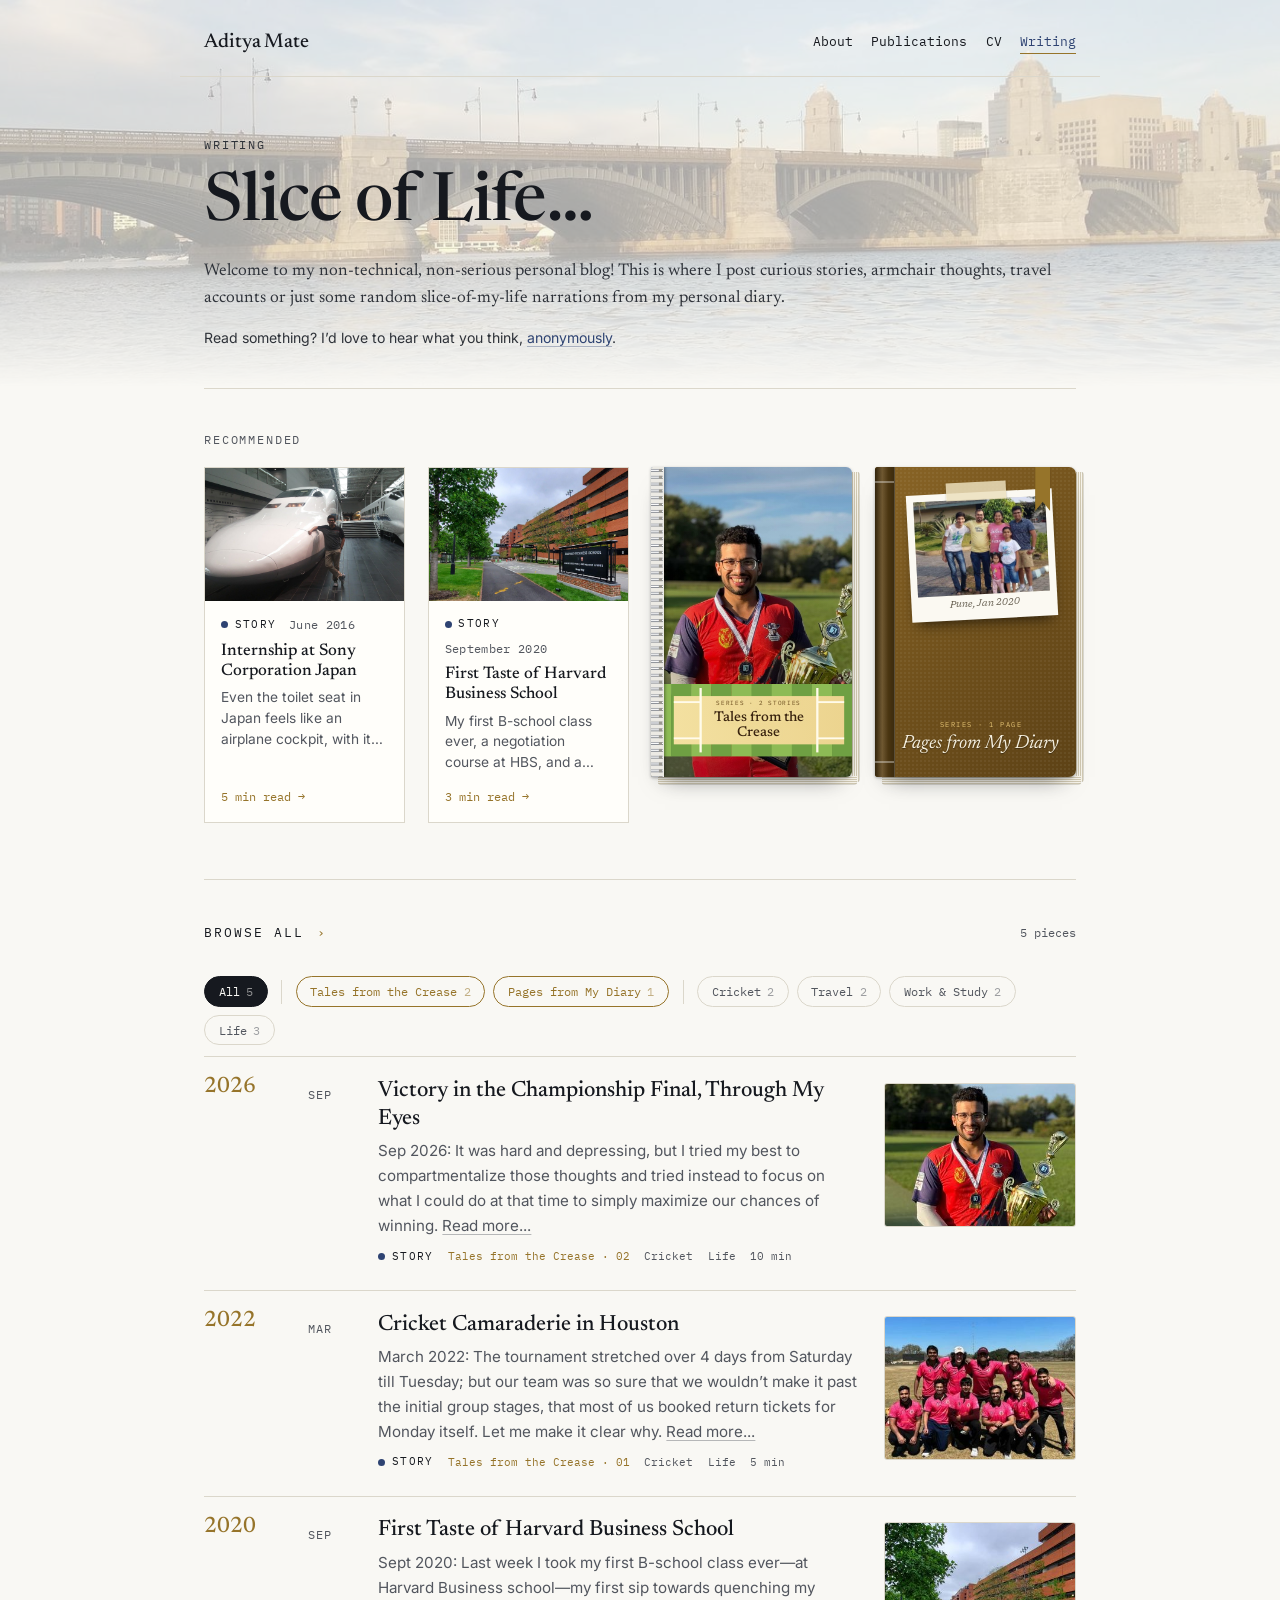
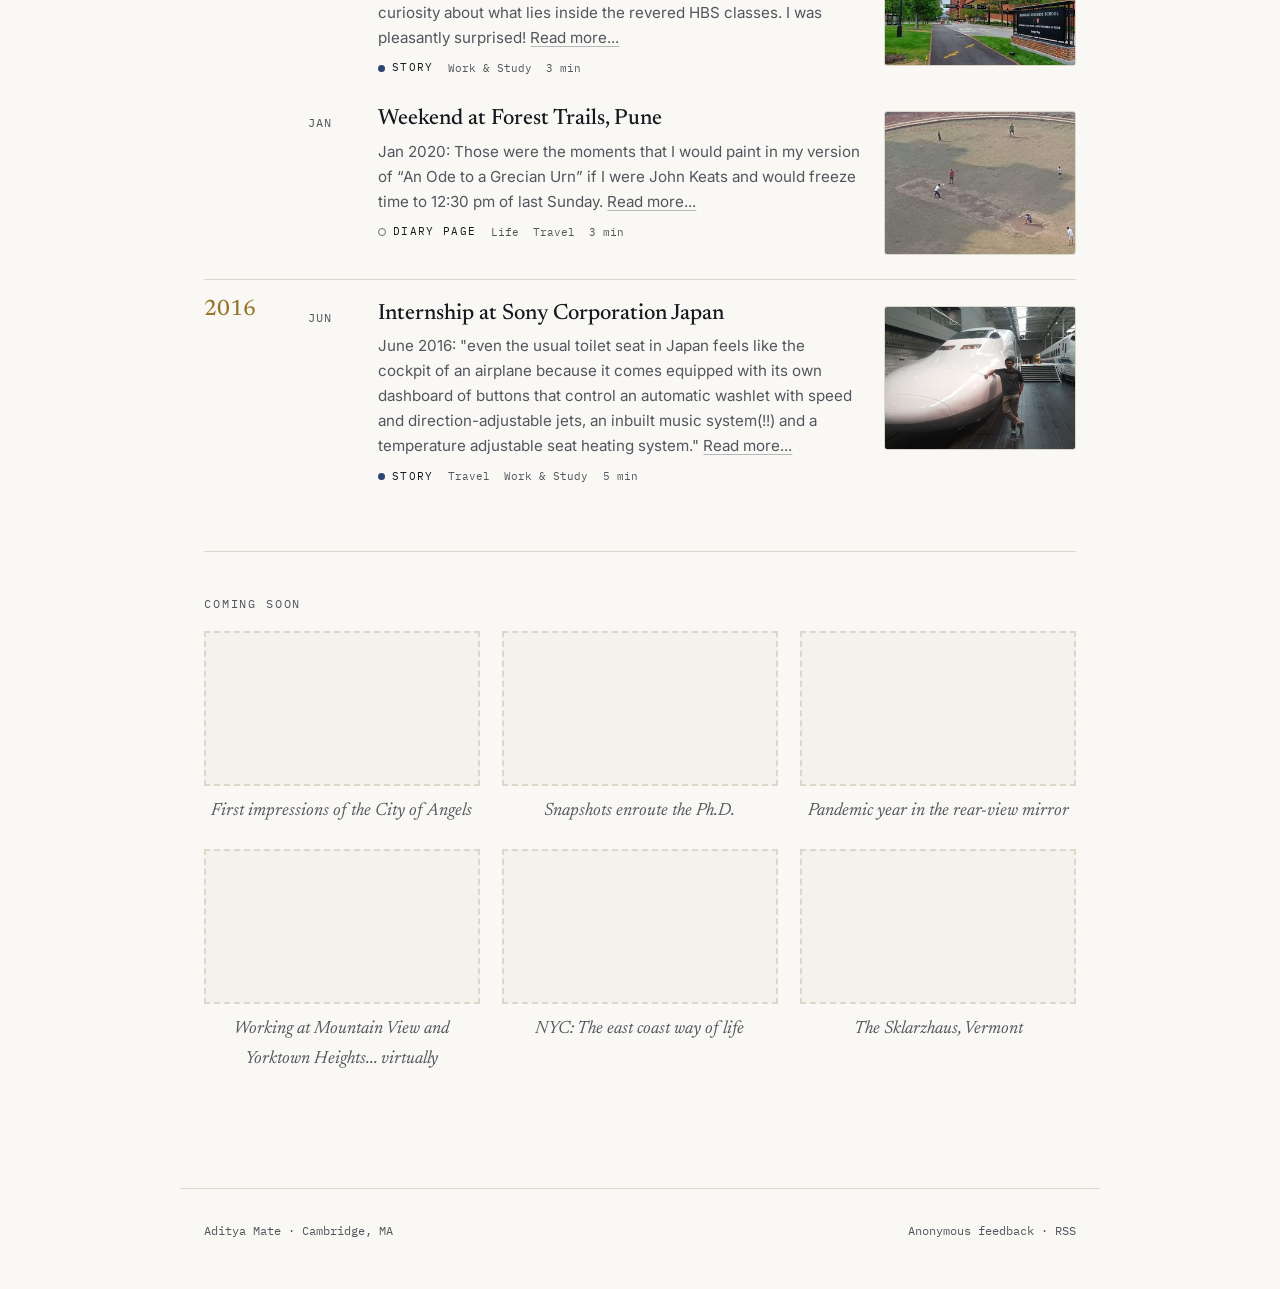
==== blog/index.html @ 9ce6d144 "Blog: NECA header title on two lines, photo more visible Co-Authored-By: Claude Sonnet 5.5 <noreply@" ====
<!DOCTYPE html>
<html lang="en">
<head>
<meta charset="UTF-8">
<meta name="viewport" content="width=device-width, initial-scale=1.0">
<title>Slice of Life · Writing by Aditya Mate</title>
<meta name="description" content="Welcome to my non-technical, non-serious personal blog! This is where I post curious stories, armchair thoughts, travel accounts or just some random slice-of-my-life narrations from my personal diary.">
<meta name="robots" content="noindex">
<link rel="canonical" href="https://adityamate.github.io/blog/">
<meta property="og:type" content="website">
<meta property="og:url" content="https://adityamate.github.io/blog/">
<meta property="og:site_name" content="Aditya Mate">
<meta property="og:title" content="Slice of Life · Writing by Aditya Mate">
<meta property="og:description" content="Welcome to my non-technical, non-serious personal blog! This is where I post curious stories, armchair thoughts, travel accounts or just some random slice-of-my-life narrations from my personal diary.">
<meta property="og:image" content="https://adityamate.github.io/blog/img/sony-japan-04.jpg">
<meta name="twitter:card" content="summary_large_image">
<link rel="alternate" type="application/rss+xml" title="Slice of Life" href="https://adityamate.github.io/blog/feed.xml">
<link rel="preconnect" href="https://fonts.googleapis.com"><link rel="preconnect" href="https://fonts.gstatic.com" crossorigin><link href="https://fonts.googleapis.com/css2?family=Newsreader:ital,opsz,wght@0,6..72,400;0,6..72,500;0,6..72,600;1,6..72,400;1,6..72,500&family=Inter:wght@400;500;600&family=IBM+Plex+Mono:wght@400;500&display=swap" rel="stylesheet">
<link rel="stylesheet" href="blog.css?v=ec8aad46">
</head>
<body>
<a class="skip" href="#content">Skip to content</a>
<header class="masthead">
  <a class="brand" href="../">Aditya Mate</a>
  <nav class="nav" aria-label="Site">
    <a href="../">About</a>
    <a href="../publications.html">Publications</a>
    <a href="../CV_AdityaMate_full.pdf">CV</a>
    <a href="" aria-current="page">Writing</a>
  </nav>
</header>
<main id="content" class="wrap">
<section class="intro">
  <p class="eyebrow">Writing</p>
  <h1>Slice of <span class="nowrap">Life<span class="dots">…</span></span></h1>
  <p class="lede">Welcome to my non-technical, non-serious personal blog! This is where I post curious stories, armchair thoughts, travel accounts or just some random slice-of-my-life narrations from my personal diary.</p>
  <p class="meta-links">Read something? I’d love to hear what you think, <a href="https://docs.google.com/forms/d/e/1FAIpQLSeq8BZfUlsnZ-JsNJCu9C_hOrYUOk3JcfokS55Jc4S9epCujA/viewform?usp=sf_link" target="_blank" rel="noopener">anonymously</a>.</p>
</section>
<section class="block pinned" aria-labelledby="pinned-h">
  <h2 class="eyebrow" id="pinned-h">Recommended</h2>
  <div class="feat-grid pinned-grid"><a class="card " href="internship-at-sony-japan/">
  <div class="card-img"><img src="img/sony-japan-04.jpg" alt="" loading="lazy" decoding="async"></div><div class="card-body">
    <p class="kicker"><span class="fmt fmt-essay">Story</span><span>June 2016</span></p>
    <h3>Internship at Sony Corporation Japan</h3>
    <p class="hook">Even the toilet seat in Japan feels like an airplane cockpit, with its own dashboard of buttons, adjustable jets, seat heating and a built-in music system.</p>
    <p class="readtime">5 min read →</p>
  </div>
</a><a class="card " href="first-taste-of-harvard-business-school/">
  <div class="card-img"><img src="img/hbs-02.jpg" alt="" loading="lazy" decoding="async"></div><div class="card-body">
    <p class="kicker"><span class="fmt fmt-essay">Story</span><span>September 2020</span></p>
    <h3>First Taste of Harvard Business School</h3>
    <p class="hook">My first B-school class ever, a negotiation course at HBS, and a pleasant surprise about what actually goes on inside those revered classrooms.</p>
    <p class="readtime">3 min read →</p>
  </div>
</a><a class="book book-pitch book-score" href="#series-crease" aria-label="Tales from the Crease, series, 2 stories so far">
  <span class="book-cover">
    <img src="img/crease-trophy.jpg" alt="" loading="lazy" decoding="async">
    <span class="pitch-plate"><svg class="pitch-sketch" viewBox="0 0 300 108" preserveAspectRatio="none" aria-hidden="true" focusable="false"><defs><linearGradient id="pitch-sand" x1="0" x2="1"><stop offset="0" stop-color="#f3e0a0"/><stop offset="1" stop-color="#ecd48f"/></linearGradient></defs><rect x="0" width="30.5" height="108" fill="#8dbb55"/><rect x="30" width="30.5" height="108" fill="#6fa043"/><rect x="60" width="30.5" height="108" fill="#8dbb55"/><rect x="90" width="30.5" height="108" fill="#6fa043"/><rect x="120" width="30.5" height="108" fill="#8dbb55"/><rect x="150" width="30.5" height="108" fill="#6fa043"/><rect x="180" width="30.5" height="108" fill="#8dbb55"/><rect x="210" width="30.5" height="108" fill="#6fa043"/><rect x="240" width="30.5" height="108" fill="#8dbb55"/><rect x="270" width="30.5" height="108" fill="#6fa043"/><rect x="34" y="18" width="254" height="72" fill="url(#pitch-sand)"/><g stroke="#fffbea" stroke-linecap="butt" fill="none"><path d="M74 6 L74 102" stroke-width="3.4"/><path d="M248 6 L248 102" stroke-width="3.4"/><path d="M34 27 L74 27" stroke-width="2.8"/><path d="M34 81 L74 81" stroke-width="2.8"/><path d="M248 27 L288 27" stroke-width="2.8"/><path d="M248 81 L288 81" stroke-width="2.8"/></g></svg><span class="pitch-text"><span class="book-kicker">Series · 2 stories</span><span class="book-title">Tales from the Crease</span></span></span>
    <span class="score-spiral" aria-hidden="true"></span>
  </span>
</a><a class="book book-snap" href="#series-diary" style="--spine:#7A5A1E" aria-label="Pages from My Diary, series, 1 page so far">
  <span class="book-cover leather">
    <span class="snap"><span class="snap-photo"><img src="img/pune-trip-02.jpg" alt="" loading="lazy" decoding="async"></span><span class="snap-cap">Pune, Jan 2020</span></span>
    <span class="tape" aria-hidden="true"></span>
    <span class="book-spine" aria-hidden="true"></span>
    <span class="book-ribbon" aria-hidden="true"></span>
    <span class="snap-title"><span class="snap-kicker">Series · 1 page</span><span class="snap-name">Pages from My Diary</span></span>
  </span>
</a></div>
</section>

<section class="block archive" aria-labelledby="all-h">
  <div class="archive-head"><h2 class="eyebrow read-all" id="all-h">Browse all <span aria-hidden="true">›</span></h2><span class="archive-count" aria-live="polite">5 pieces</span></div>
  <div class="filters" role="group" aria-label="Filter writing"><button class="chip" data-key="all" aria-pressed="true">All<span class="n">5</span></button><span class="chip-sep" aria-hidden="true"></span><button class="chip chip-series" data-key="series-crease" aria-pressed="false">Tales from the Crease<span class="n">2</span></button><button class="chip chip-series" data-key="series-diary" aria-pressed="false">Pages from My Diary<span class="n">1</span></button><span class="chip-sep" aria-hidden="true"></span><button class="chip" data-key="cricket" aria-pressed="false">Cricket<span class="n">2</span></button><button class="chip" data-key="travel" aria-pressed="false">Travel<span class="n">2</span></button><button class="chip" data-key="work-study" aria-pressed="false">Work &amp; Study<span class="n">2</span></button><button class="chip" data-key="life" aria-pressed="false">Life<span class="n">3</span></button></div>
  <div class="series-hero" data-key="series-crease" hidden>
  <a class="book book-pitch book-score" href="#series-crease" aria-label="Tales from the Crease, series, 2 stories so far">
  <span class="book-cover">
    <img src="img/crease-trophy.jpg" alt="" loading="lazy" decoding="async">
    <span class="pitch-plate"><svg class="pitch-sketch" viewBox="0 0 300 108" preserveAspectRatio="none" aria-hidden="true" focusable="false"><defs><linearGradient id="pitch-sand-h" x1="0" x2="1"><stop offset="0" stop-color="#f3e0a0"/><stop offset="1" stop-color="#ecd48f"/></linearGradient></defs><rect x="0" width="30.5" height="108" fill="#8dbb55"/><rect x="30" width="30.5" height="108" fill="#6fa043"/><rect x="60" width="30.5" height="108" fill="#8dbb55"/><rect x="90" width="30.5" height="108" fill="#6fa043"/><rect x="120" width="30.5" height="108" fill="#8dbb55"/><rect x="150" width="30.5" height="108" fill="#6fa043"/><rect x="180" width="30.5" height="108" fill="#8dbb55"/><rect x="210" width="30.5" height="108" fill="#6fa043"/><rect x="240" width="30.5" height="108" fill="#8dbb55"/><rect x="270" width="30.5" height="108" fill="#6fa043"/><rect x="34" y="18" width="254" height="72" fill="url(#pitch-sand-h)"/><g stroke="#fffbea" stroke-linecap="butt" fill="none"><path d="M74 6 L74 102" stroke-width="3.4"/><path d="M248 6 L248 102" stroke-width="3.4"/><path d="M34 27 L74 27" stroke-width="2.8"/><path d="M34 81 L74 81" stroke-width="2.8"/><path d="M248 27 L288 27" stroke-width="2.8"/><path d="M248 81 L288 81" stroke-width="2.8"/></g></svg><span class="pitch-text"><span class="book-kicker">Series · 2 stories</span><span class="book-title">Tales from the Crease</span></span></span>
    <span class="score-spiral" aria-hidden="true"></span>
  </span>
</a>
  <div class="series-hero-text">
    <p class="series-hero-eyebrow">Series · 2 stories so far</p>
    <h3>Tales from the Crease</h3>
    <p class="series-hero-blurb">Stories from matches I’ve played: the collapses, the comebacks, and the baseball player who out-batted all of us.</p>
    <p class="series-hero-more">More match stories on the way</p>
    <button class="note-clear" type="button">Show all writing ×</button>
  </div>
</div><div class="series-hero" data-key="series-diary" hidden>
  <a class="book book-snap" href="#series-diary" style="--spine:#7A5A1E" aria-label="Pages from My Diary, series, 1 page so far">
  <span class="book-cover leather">
    <span class="snap"><span class="snap-photo"><img src="img/pune-trip-02.jpg" alt="" loading="lazy" decoding="async"></span><span class="snap-cap">Pune, Jan 2020</span></span>
    <span class="tape" aria-hidden="true"></span>
    <span class="book-spine" aria-hidden="true"></span>
    <span class="book-ribbon" aria-hidden="true"></span>
    <span class="snap-title"><span class="snap-kicker">Series · 1 page</span><span class="snap-name">Pages from My Diary</span></span>
  </span>
</a>
  <div class="series-hero-text">
    <p class="series-hero-eyebrow">Series · 1 page so far</p>
    <h3>Pages from My Diary</h3>
    <p class="series-hero-blurb">Unpolished pages from my diary: the trips, reunions and ordinary days I would happily freeze in time.</p>
    <p class="series-hero-more">More pages on the way</p>
    <button class="note-clear" type="button">Show all writing ×</button>
  </div>
</div>
  <div class="year"><h3 class="year-label">2026</h3><ul class="rows"><li class="row" data-tags="essay cricket life series-crease"><a href="neca-final-paltan/">
  <span class="row-date">Sep</span>
  <span class="row-main">
    <span class="row-title">Victory in the Championship Final, Through My Eyes</span>
    <span class="row-hook"><strong>Sep 2026:</strong> It was hard and depressing, but I tried my best to compartmentalize those thoughts and tried instead to focus on what I could do at that time to simply maximize our chances of winning. <span class="read-more">Read more...</span></span>
    <span class="row-meta"><span class="fmt fmt-essay">Story</span><span class="series-tag">Tales from the Crease · 02</span><span>Cricket</span><span>Life</span><span>10 min</span></span>
  </span>
  <span class="row-thumb"><img src="img/thumbs/crease-trophy.jpg" alt="" loading="lazy" decoding="async"></span></a></li></ul></div><div class="year"><h3 class="year-label">2022</h3><ul class="rows"><li class="row" data-tags="essay cricket life series-crease"><a href="cricket-houston/">
  <span class="row-date">Mar</span>
  <span class="row-main">
    <span class="row-title">Cricket Camaraderie in Houston</span>
    <span class="row-hook"><strong>March 2022:</strong> The tournament stretched over 4 days from Saturday till Tuesday; but our team was so sure that we wouldn’t make it past the initial group stages, that most of us booked return tickets for Monday itself. Let me make it clear why. <span class="read-more">Read more...</span></span>
    <span class="row-meta"><span class="fmt fmt-essay">Story</span><span class="series-tag">Tales from the Crease · 01</span><span>Cricket</span><span>Life</span><span>5 min</span></span>
  </span>
  <span class="row-thumb"><img src="img/thumbs/cricket-houston-group.jpg" alt="" loading="lazy" decoding="async"></span></a></li></ul></div><div class="year"><h3 class="year-label">2020</h3><ul class="rows"><li class="row" data-tags="essay work-study"><a href="first-taste-of-harvard-business-school/">
  <span class="row-date">Sep</span>
  <span class="row-main">
    <span class="row-title">First Taste of Harvard Business School</span>
    <span class="row-hook"><strong>Sept 2020:</strong> Last week I took my first B-school class ever—at Harvard Business school—my first sip towards quenching my curiosity about what lies inside the revered HBS classes. I was pleasantly surprised! <span class="read-more">Read more...</span></span>
    <span class="row-meta"><span class="fmt fmt-essay">Story</span><span>Work &amp; Study</span><span>3 min</span></span>
  </span>
  <span class="row-thumb"><img src="img/thumbs/hbs-02.jpg" alt="" loading="lazy" decoding="async"></span></a></li><li class="row" data-tags="diary life travel series-diary"><a href="pune-trip/">
  <span class="row-date">Jan</span>
  <span class="row-main">
    <span class="row-title">Weekend at Forest Trails, Pune</span>
    <span class="row-hook"><strong>Jan 2020:</strong> Those were the moments that I would paint in my version of “An Ode to a Grecian Urn” if I were John Keats and would freeze time to 12:30 pm of last Sunday. <span class="read-more">Read more...</span></span>
    <span class="row-meta"><span class="fmt fmt-diary">Diary Page</span><span>Life</span><span>Travel</span><span>3 min</span></span>
  </span>
  <span class="row-thumb"><img src="img/thumbs/pune-trip-01.jpg" alt="" loading="lazy" decoding="async"></span></a></li></ul></div><div class="year"><h3 class="year-label">2016</h3><ul class="rows"><li class="row" data-tags="essay travel work-study"><a href="internship-at-sony-japan/">
  <span class="row-date">Jun</span>
  <span class="row-main">
    <span class="row-title">Internship at Sony Corporation Japan</span>
    <span class="row-hook"><strong>June 2016:</strong> "even the usual toilet seat in Japan feels like the cockpit of an airplane because it comes equipped with its own dashboard of buttons that control an automatic washlet with speed and direction-adjustable jets, an inbuilt music system(!!) and a temperature adjustable seat heating system." <span class="read-more">Read more...</span></span>
    <span class="row-meta"><span class="fmt fmt-essay">Story</span><span>Travel</span><span>Work &amp; Study</span><span>5 min</span></span>
  </span>
  <span class="row-thumb"><img src="img/thumbs/sony-japan-04.jpg" alt="" loading="lazy" decoding="async"></span></a></li></ul></div>
  <p class="empty" hidden>Nothing here yet.</p>
</section>
<section class="block" aria-labelledby="soon-h">
  <h2 class="eyebrow" id="soon-h">Coming soon</h2>
  <div class="soon-grid"><div class="soon-box"><div class="soon-art" aria-hidden="true"></div><p class="soon-title">First impressions of the City of Angels</p></div><div class="soon-box"><div class="soon-art" aria-hidden="true"></div><p class="soon-title">Snapshots enroute the Ph.D.</p></div><div class="soon-box"><div class="soon-art" aria-hidden="true"></div><p class="soon-title">Pandemic year in the rear-view mirror</p></div><div class="soon-box"><div class="soon-art" aria-hidden="true"></div><p class="soon-title">Working at Mountain View and Yorktown Heights... virtually</p></div><div class="soon-box"><div class="soon-art" aria-hidden="true"></div><p class="soon-title">NYC: The east coast way of life</p></div><div class="soon-box"><div class="soon-art" aria-hidden="true"></div><p class="soon-title">The Sklarzhaus, Vermont</p></div></div>
</section>
</main>
<footer>
  <span>Aditya Mate · Cambridge, MA</span>
  <span><a href="https://docs.google.com/forms/d/e/1FAIpQLSeq8BZfUlsnZ-JsNJCu9C_hOrYUOk3JcfokS55Jc4S9epCujA/viewform?usp=sf_link" target="_blank" rel="noopener">Anonymous feedback</a> · <a href="feed.xml">RSS</a></span>
</footer>
<script src="blog.js?v=ec8aad46" defer></script>
</body>
</html>
---- blog/blog.css ----
/* Blog styles — shares the palette and type of the main site */
:root{
  --paper:#F9F8F4; --card:#FFFEFA; --ink:#16191F; --ink-soft:#52565E; --rule:#DBD7CB;
  --indigo:#2E4372; --indigo-tint:#EDF0F6; --brass:#96742A; --brass-tint:#F3ECDC; --sage:#5E7A62;
  --serif:'Newsreader',Georgia,serif; --sans:'Inter',-apple-system,sans-serif; --mono:'IBM Plex Mono',ui-monospace,monospace;
}
*{box-sizing:border-box}
[hidden]{display:none!important}
html{-webkit-text-size-adjust:100%}
body{margin:0;background:var(--paper);color:var(--ink);font-family:var(--sans);font-size:16px;line-height:1.65;-webkit-font-smoothing:antialiased}
a{color:var(--indigo);text-decoration:none}
a:focus-visible,button:focus-visible,[role=button]:focus-visible{outline:2px solid var(--indigo);outline-offset:3px;border-radius:2px}
img{max-width:100%}
.skip{position:absolute;left:-9999px;top:0}
.skip:focus{left:1rem;top:1rem;background:var(--card);padding:.4rem .7rem;z-index:20;border:1px solid var(--rule)}

/* masthead */
.masthead{max-width:920px;margin:0 auto;padding:1.6rem 1.5rem 1.1rem;display:flex;justify-content:space-between;align-items:center;gap:1rem;flex-wrap:wrap;border-bottom:1px solid var(--rule)}
.brand{font-family:var(--serif);font-size:1.25rem;font-weight:500;color:var(--ink);letter-spacing:-.005em}
.nav{font-family:var(--mono);font-size:.8rem;display:flex;gap:1.15rem;flex-wrap:wrap}
.nav a{color:var(--ink);border-bottom:1px solid transparent;padding-bottom:1px}
.nav a:hover{color:var(--indigo);border-bottom-color:var(--indigo)}
.nav a[aria-current]{color:var(--indigo);border-bottom-color:var(--brass)}

.eyebrow{font-family:var(--mono);font-size:.72rem;text-transform:uppercase;letter-spacing:.16em;color:var(--ink-soft);font-weight:400;margin:0 0 1.1rem}
.wrap{max-width:920px;margin:0 auto;padding:0 1.5rem}
.block{padding:2.6rem 0;border-top:1px solid var(--rule)}

/* intro */
.intro{padding:3.6rem 0 2.4rem;position:relative}
/* Longfellow Bridge behind the masthead and intro, full width, fading out just above Recommended */
.intro::before{content:"";position:absolute;z-index:-1;top:-12rem;bottom:0;left:50%;width:100vw;margin-left:-50vw;background:url(bridge.jpg) center 38%/cover no-repeat;opacity:.32;pointer-events:none;-webkit-mask-image:linear-gradient(#000 72%,transparent);mask-image:linear-gradient(#000 72%,transparent)}
body{overflow-x:clip}
.intro h1.has-sub{margin-bottom:.3rem}
.intro .subtitle{font-family:var(--serif);font-style:italic;font-size:1.15rem;color:var(--ink-soft);margin:0 0 1.3rem}
.intro h1{font-family:var(--serif);font-weight:500;font-size:clamp(2.7rem,7vw,4.2rem);line-height:1.02;letter-spacing:-.015em;margin:0 0 1.1rem}
.lede{font-family:var(--serif);font-size:1.06rem;line-height:1.6;color:var(--ink-soft);margin:0 0 .9rem}
.meta-links{font-size:.88rem;color:var(--ink-soft);margin:0}
.meta-links a{border-bottom:1px solid rgba(46,67,114,.35)}
.meta-links a:hover{border-bottom-color:var(--indigo)}
.intro .lede,.intro .meta-links,.intro .eyebrow{color:#2e3239}

/* format badges */
.kicker{font-family:var(--mono);font-size:.72rem;letter-spacing:.03em;color:var(--ink-soft);margin:0;display:flex;align-items:center;gap:.35rem .8rem;flex-wrap:wrap}
.fmt{display:inline-flex;align-items:center;gap:.42rem;text-transform:uppercase;letter-spacing:.12em;font-size:.68rem;color:var(--ink)}
.fmt::before{content:'';width:7px;height:7px;border-radius:50%;background:var(--indigo);flex:none}
.fmt-note::before{background:var(--brass)}
.fmt-diary::before{background:transparent;border:1.5px solid var(--sage);width:6px;height:6px}

/* cards */
.feat-grid{display:grid;grid-template-columns:repeat(3,1fr);gap:1.9rem}
.card{display:flex;flex-direction:column;background:var(--card);border:1px solid var(--rule);color:var(--ink);overflow:hidden;transition:border-color .2s,transform .2s,box-shadow .2s}
.card:hover{border-color:var(--indigo);transform:translateY(-2px);box-shadow:0 14px 28px -20px rgba(22,25,31,.5)}
.card-img{aspect-ratio:16/10;overflow:hidden;background:var(--indigo-tint)}
.card-img img{width:100%;height:100%;object-fit:cover;display:block;transition:transform .6s ease}
.card:hover .card-img img{transform:scale(1.035)}
.card-body{padding:.9rem 1rem 1rem;display:flex;flex-direction:column;gap:.4rem;flex:1}
.card h3{font-family:var(--serif);font-weight:500;font-size:1.15rem;line-height:1.2;margin:0}
.card .hook{margin:0;color:var(--ink-soft);font-size:.86rem;line-height:1.5;display:-webkit-box;-webkit-line-clamp:3;-webkit-box-orient:vertical;overflow:hidden}
.card .readtime{margin:auto 0 0;padding-top:.5rem;font-family:var(--mono);font-size:.72rem;color:var(--brass)}
.card .card-img{aspect-ratio:3/2}

/* series */
.series-list{list-style:none;margin:0;padding:0;border-top:1px solid rgba(46,67,114,.18)}
.series-list li{border-bottom:1px solid rgba(46,67,114,.18)}
.series-list a{display:grid;grid-template-columns:2.3rem 1fr auto;gap:.6rem;padding:.75rem 0;color:var(--ink);align-items:baseline}
.series-list a:hover .t{color:var(--indigo)}
.series-list .num{font-family:var(--mono);color:var(--brass);font-size:.8rem}
.series-list .t{font-family:var(--serif);font-size:1.12rem;line-height:1.3;transition:color .15s}
.series-list .d,.series-list .you{font-family:var(--mono);font-size:.7rem;color:var(--ink-soft);white-space:nowrap}
.series-list .here .t{font-weight:600}
.series-list .you{color:var(--brass)}
.series-list .upcoming{padding:.75rem 0 .75rem 2.9rem;font-family:var(--mono);font-size:.72rem;color:var(--ink-soft);border-bottom:0}

/* archive */
.archive-head{display:flex;justify-content:space-between;align-items:baseline;gap:1rem}
.archive-count{font-family:var(--mono);font-size:.72rem;color:var(--ink-soft)}
.filters{display:flex;flex-wrap:wrap;gap:.5rem;margin:0 0 .7rem}
.chip{font-family:var(--mono);font-size:.75rem;padding:.42rem .85rem;border:1px solid var(--rule);background:transparent;color:var(--ink-soft);border-radius:999px;cursor:pointer;transition:background .15s,color .15s,border-color .15s}
.chip:hover{border-color:var(--indigo);color:var(--indigo)}
.chip[aria-pressed=true]{background:var(--ink);border-color:var(--ink);color:var(--paper)}
.chip .n{opacity:.55;margin-left:.4rem}
.chip-sep{width:1px;background:var(--rule);margin:.2rem .35rem}
.year{display:grid;grid-template-columns:5.5rem 1fr;gap:1rem;border-top:1px solid var(--rule);padding-top:1rem}
.year-label{font-family:var(--serif);font-size:1.4rem;font-weight:500;color:var(--brass);margin:0;line-height:1.3}
.rows{list-style:none;margin:0;padding:0}
.row a{display:grid;grid-template-columns:3rem 1fr 12rem;gap:.75rem 1.4rem;padding:.3rem 0 1.5rem;color:var(--ink)}
.row.no-thumb a{grid-template-columns:3rem 1fr}
.row-thumb{display:block;margin-top:.3rem;align-self:start;aspect-ratio:4/3;overflow:hidden;border-radius:3px;border:1px solid var(--rule);background:var(--indigo-tint)}
.row-thumb img{display:block;width:100%;height:100%;object-fit:cover}
.row-thumb{position:relative;z-index:1;transition:transform .3s ease,box-shadow .3s ease}
@media (hover:hover){
  .row a:hover .row-thumb{transform:scale(1.75);transform-origin:top right;z-index:5;box-shadow:0 20px 38px -14px rgba(22,25,31,.55)}
}
.row-date{font-family:var(--mono);font-size:.72rem;color:var(--ink-soft);padding-top:.45rem;text-transform:uppercase;letter-spacing:.08em}
.row-title{display:block;font-family:var(--serif);font-size:1.38rem;font-weight:500;line-height:1.25;transition:color .15s}
.row a:hover .row-title{color:var(--indigo)}
.row-hook strong{color:inherit;font-weight:inherit}
.row-hook .read-more{color:inherit;text-decoration:underline;text-decoration-color:rgba(82,86,94,.4);text-underline-offset:3px;white-space:nowrap}
.row a:hover .read-more{color:var(--indigo);text-decoration-color:var(--indigo)}
.row-hook{display:block;color:var(--ink-soft);font-size:.95rem;margin:.3rem 0 .55rem;max-width:62ch}
.row-meta{display:flex;flex-wrap:wrap;align-items:center;gap:.3rem .9rem;font-family:var(--mono);font-size:.7rem;color:var(--ink-soft)}
.row-meta .series-tag{color:var(--brass)}
.empty{font-family:var(--serif);font-style:italic;color:var(--ink-soft)}

/* post */
.post{max-width:680px;margin:0 auto;padding:0 1.5rem}
.back{display:inline-block;margin-top:2.2rem;font-family:var(--mono);font-size:.78rem;color:var(--ink-soft)}
.back:hover{color:var(--indigo)}
.post-head{padding:2.2rem 0 2.2rem;border-bottom:1px solid var(--rule);margin-bottom:2.6rem}
.post-head h1{font-family:var(--serif);font-weight:500;font-size:clamp(2.3rem,6vw,3.4rem);line-height:1.06;letter-spacing:-.015em;margin:1rem 0 1rem}
.dek{font-family:var(--serif);font-style:italic;font-size:1.32rem;line-height:1.5;color:var(--ink-soft);margin:0}
/* optional faded photo behind a post's title (front matter: header_image) */
html,body{overflow-x:clip}
.post-hero{position:relative;isolation:isolate;padding-top:2.2rem;margin-bottom:2.6rem}
.post-hero-bg{position:absolute;z-index:-1;top:0;bottom:0;left:50%;width:100vw;transform:translateX(-50%);background-position:center 32%;background-size:cover;background-repeat:no-repeat}
.post-hero-bg::after{content:'';position:absolute;inset:0;background:linear-gradient(to bottom,rgba(249,248,244,.5) 0%,rgba(249,248,244,.58) 60%,rgba(249,248,244,.9) 88%,var(--paper) 100%)}
.post-hero .back{margin-top:0;color:var(--ink)}
.post-hero .post-head{border-bottom:0;margin-bottom:0;padding-bottom:3rem}
.post-hero .post-head h1{font-size:clamp(2rem,5.3vw,2.9rem);text-wrap:balance}
.post-hero .post-head{text-shadow:0 0 14px rgba(249,248,244,.95),0 0 4px rgba(249,248,244,.9),0 0 2px rgba(249,248,244,.8)}
.post-hero .dek{color:#3b3f47}
.series-pill{display:inline-block;margin-top:1.4rem;font-family:var(--mono);font-size:.72rem;padding:.38rem .8rem;background:var(--brass-tint);color:var(--brass);border-radius:999px}
.series-pill:hover{background:var(--brass);color:var(--card)}

.prose{font-family:var(--serif);font-size:1.24rem;line-height:1.72;color:#1d2027}
.prose p{margin:0 0 1.4rem}
.prose a{border-bottom:1px solid rgba(46,67,114,.35)}
.prose h2{font-family:var(--serif);font-weight:500;font-size:1.7rem;line-height:1.2;margin:3rem 0 1.1rem;color:var(--ink)}
.prose h2::before{content:'';display:block;width:2.2rem;height:2px;background:var(--brass);margin-bottom:1rem}
.prose blockquote{margin:2.2rem 0;padding:.3rem 0 .3rem 1.4rem;border-left:3px solid var(--brass);font-size:1.45rem;line-height:1.45}
.prose blockquote p{margin:0}
.prose.essay > p:first-child:not(.match-line):not(.dateline)::first-letter,.prose.essay > p.match-line + p::first-letter{float:left;font-size:3.7em;line-height:.82;padding:.07em .09em 0 0;color:var(--brass);font-weight:500}
.prose .dateline{font-family:var(--serif);font-size:1.12rem;line-height:1.45;margin:0 0 2.2rem;padding:.75rem 0;border-top:2px solid var(--ink);border-bottom:1px solid var(--rule)}
.prose .dateline strong{font-weight:600;letter-spacing:.09em;text-transform:uppercase;font-size:.92em}
.prose .dateline .vs{display:block;font-style:italic;color:var(--ink-soft)}
.prose blockquote .quote-by{font-style:normal}
.prose .match-line{font-family:var(--mono);font-size:.78rem;letter-spacing:.04em;color:var(--ink-soft);margin:0 0 1.4rem}
.prose figure{margin:2.4rem 0}
.prose figure.video video{display:block;width:100%;height:auto;max-height:78vh;background:#000;border-radius:2px}
.prose figure img{display:block;max-width:100%;height:auto;max-height:78vh;margin:0 auto;cursor:zoom-in;background:var(--indigo-tint)}
.prose figcaption{font-family:var(--mono);font-size:.74rem;line-height:1.55;color:var(--ink-soft);margin-top:.75rem;text-align:center}
.prose figcaption em{font-style:normal}
.gallery{display:grid;gap:.8rem;width:min(940px,calc(100vw - 3rem));position:relative;left:50%;transform:translateX(-50%);margin:2.6rem 0;align-items:start}
.gallery.g2{grid-template-columns:1fr 1fr}
.gallery.g3{grid-template-columns:repeat(3,1fr)}
.gallery figure{margin:0}
.prose .gallery img{width:100%;height:320px;max-height:none;object-fit:cover}

.series-box{margin:3.2rem 0 0;background:var(--indigo-tint);border-left:3px solid var(--brass);padding:1.5rem 1.7rem}
.series-box h2{font-family:var(--serif);font-weight:500;font-size:1.45rem;margin:0 0 1rem}
.series-box .eyebrow{margin-bottom:.5rem}
.post-feedback{font-family:var(--serif);font-style:italic;color:var(--ink-soft);font-size:1.08rem;margin:3rem 0 0;text-align:center}
.post-feedback a{border-bottom:1px solid rgba(46,67,114,.35)}
.keep{margin:3rem 0 0;padding-top:2.2rem;border-top:1px solid var(--rule)}
.keep-grid{display:grid;grid-template-columns:1fr 1fr;gap:1rem}

footer{max-width:920px;margin:4.5rem auto 0;padding:2rem 1.5rem 3rem;border-top:1px solid var(--rule);font-family:var(--mono);font-size:.75rem;color:var(--ink-soft);display:flex;justify-content:space-between;gap:1rem;flex-wrap:wrap}
footer a{color:var(--ink-soft)}
footer a:hover{color:var(--indigo)}

/* lightbox */
.lightbox{position:fixed;inset:0;background:rgba(18,20,26,.94);display:flex;flex-direction:column;align-items:center;justify-content:center;padding:2.5rem 1.25rem;z-index:50}
.lightbox img{max-width:100%;max-height:82vh;object-fit:contain}
.lb-cap{color:#d9d6cd;font-family:var(--mono);font-size:.78rem;margin:.9rem 0 0;text-align:center;max-width:60ch}
.lb-close{position:absolute;top:.8rem;right:1rem;background:none;border:0;color:#fff;font-size:2.2rem;line-height:1;cursor:pointer;padding:.3rem .6rem}

@media (max-width:760px){
  .masthead{padding:1.2rem 1.25rem .9rem}
  .wrap,.post{padding:0 1.25rem}
  .intro{padding:2.6rem 0 2.2rem}
  .lede{font-size:1rem}
  .feat-grid{grid-template-columns:1fr;gap:.75rem}
  .feat-grid .card{flex-direction:row}
  .feat-grid .card-img{flex:0 0 34%;aspect-ratio:auto}
  .feat-grid .card-body{padding:.75rem .9rem}
  .feat-grid .card h3{font-size:1.05rem}
  .feat-grid .card .hook{-webkit-line-clamp:2}
    .year{grid-template-columns:1fr;gap:.2rem}
  .row a,.row.no-thumb a{grid-template-columns:2.6rem 1fr}
  .row-thumb{grid-column:2;max-width:15rem;margin:.2rem 0 0;align-self:start;aspect-ratio:3/2}
  .prose{font-size:1.13rem}
  .gallery{width:calc(100vw - 2.5rem)}
  .gallery.g3{grid-template-columns:1fr 1fr}
  .gallery.g3 figure:last-child{grid-column:1 / -1}
  .prose .gallery img{height:210px}
  .keep-grid{grid-template-columns:1fr}
  .chip-sep{display:none}
}
@media (prefers-reduced-motion:reduce){*{transition:none!important}}

/* a wide horizontal bar with a deep stack of paper layers behind it */
.note-clear{margin-left:.5rem;padding:0;border:0;background:none;font-family:var(--mono);font-size:.72rem;color:var(--indigo);text-decoration:underline;cursor:pointer}

/* coming soon boxes */
.soon-grid{display:grid;grid-template-columns:repeat(auto-fill,minmax(240px,1fr));gap:1.4rem}
.soon-art{aspect-ratio:16/9;border:2px dashed var(--rule);background:rgba(219,215,203,.2)}
.soon-title{margin:.7rem 0 0;text-align:center;font-family:var(--serif);font-style:italic;font-size:1.12rem;color:var(--ink-soft)}

/* the menu: a Featured | All | topics row, then a prominent row for the series */
.archive-head{margin-bottom:1rem}
.panel{margin-top:1.8rem}
.series-row{margin:.9rem 0 0}
.chip-label{align-self:center;min-width:3.6rem;font-family:var(--mono);font-size:.68rem;letter-spacing:.14em;text-transform:uppercase;color:var(--ink-soft)}
.chip-series{font-size:.84rem;padding:.55rem 1.15rem;color:var(--brass);border-color:var(--brass)}
.chip-series:hover{color:var(--brass);background:var(--brass-tint)}
.chip-series[aria-pressed=true]{background:var(--brass);border-color:var(--brass);color:var(--card)}
@media (max-width:760px){.chip-label{min-width:0;width:100%}}

/* series as little diaries: cover photo, spine, page edges, title plate, ribbon */
.series-grid{display:grid;grid-template-columns:repeat(3,1fr);gap:2.6rem 1.9rem;margin-top:2.4rem;padding:0 .6rem .9rem 0}
.book{position:relative;display:block;aspect-ratio:270/383;transform-origin:left center;transition:transform .35s ease,filter .35s ease;color:var(--ink)}
.book:hover{transform:perspective(1100px) rotateY(-8deg) translateY(-3px);filter:drop-shadow(0 16px 14px rgba(22,25,31,.22))}
/* page edges peeking out on the right and along the bottom */
.book::before,.book::after{content:"";position:absolute;background:#f6f2e8}
.book::before{top:5px;bottom:-5px;right:-8px;width:9px;border-radius:0 3px 3px 0;background:repeating-linear-gradient(90deg,#f8f5ec 0 1px,#d2cab3 1px 2px);box-shadow:inset -1px 0 0 rgba(22,25,31,.12)}
.book::after{left:7px;right:-5px;bottom:-8px;height:9px;border-radius:0 0 3px 3px;background:repeating-linear-gradient(0deg,#f8f5ec 0 1px,#d2cab3 1px 2px);box-shadow:inset 0 -1px 0 rgba(22,25,31,.12)}
.book-cover{position:absolute;inset:0;z-index:1;overflow:hidden;border-radius:3px 7px 7px 3px;background:var(--spine);box-shadow:0 1px 3px rgba(22,25,31,.35),0 14px 22px -14px rgba(22,25,31,.6)}
.book-cover img{position:absolute;inset:0;width:100%;height:100%;object-fit:cover;object-position:center 35%}
.book-cover::before{content:"";position:absolute;inset:0;z-index:1;background:linear-gradient(180deg,rgba(10,10,10,.14),rgba(10,10,10,0) 30%,rgba(10,10,10,.3) 100%)}
.book-spine{position:absolute;z-index:2;left:0;top:0;bottom:0;width:20px;background:linear-gradient(90deg,rgba(0,0,0,.4),rgba(255,255,255,.14) 35%,rgba(0,0,0,.16) 70%,rgba(0,0,0,.32)),var(--spine);border-right:1px solid rgba(255,255,255,.18)}
.book-spine::before,.book-spine::after{content:"";position:absolute;left:0;right:0;height:2px;background:rgba(255,255,255,.35)}
.book-spine::before{top:14px}.book-spine::after{bottom:14px}
.book-ribbon{position:absolute;z-index:3;top:-2px;right:26px;width:15px;height:46px;background:var(--brass);clip-path:polygon(0 0,100% 0,100% 100%,50% 80%,0 100%);box-shadow:0 2px 4px rgba(0,0,0,.4)}
.book-label{position:absolute;z-index:3;left:34px;right:18px;bottom:26px;padding:.85rem .9rem .95rem;text-align:center;background:rgba(251,248,239,.96);box-shadow:inset 0 0 0 3px rgba(251,248,239,.96),inset 0 0 0 4px rgba(150,116,42,.6),0 6px 14px -6px rgba(0,0,0,.5)}
.book-kicker{display:flex;align-items:center;justify-content:center;gap:.4rem;font-family:var(--mono);font-size:.62rem;letter-spacing:.14em;text-transform:uppercase;color:var(--brass)}
.pages-icon{flex:none}
.book-title{display:block;margin-top:.35rem;font-family:var(--serif);font-weight:500;font-size:1.32rem;line-height:1.15;color:var(--ink)}
@media (max-width:760px){
  .series-grid{grid-template-columns:repeat(2,1fr);gap:2rem 1.6rem;padding:0 .6rem .9rem 0}
  .book-spine{width:14px}
  .book-ribbon{right:16px;width:11px;height:34px}
  .book-label{left:24px;right:10px;bottom:16px;padding:.55rem .5rem .65rem}
  .book-kicker{font-size:.54rem;letter-spacing:.08em;white-space:nowrap}
  .book-kicker .pages-icon{display:none}
  .book-title{font-size:1rem}
}

/* snapshot-style cover: leather with a taped snapshot (sizes in cqw so it scales with the book) */
.book-snap{container-type:inline-size}
.leather{background:radial-gradient(rgba(255,255,255,.05) 1px,transparent 1.2px) 0 0/4px 4px,linear-gradient(135deg,#8a6526 0%,#6e4f1b 55%,#5d4216 100%)}
.leather::before{display:none}
.leather .book-spine{background:linear-gradient(90deg,rgba(0,0,0,.45),rgba(255,255,255,.12) 38%,rgba(0,0,0,.18) 70%,rgba(0,0,0,.34)),#5b4115}
.snap{position:absolute;z-index:2;left:17cqw;top:12.6cqw;width:72.6cqw;transform:rotate(-3deg);background:#fbf9f2;padding:3.3cqw 3.3cqw 12.6cqw;box-shadow:0 8px 14px -6px rgba(0,0,0,.65)}
.snap-photo{display:block;position:relative;height:47.4cqw;background:#d9d2c0}
.snap-photo img{position:absolute;inset:0;width:100%;height:100%;object-fit:cover;object-position:center 25%}
.snap-cap{position:absolute;left:0;right:0;bottom:3cqw;text-align:center;font-family:var(--serif);font-style:italic;font-size:4.8cqw;color:#6b6456}
.tape{position:absolute;z-index:3;left:35.5cqw;top:7.4cqw;width:29.6cqw;height:8.9cqw;transform:rotate(-3deg);background:rgba(236,224,190,.84);box-shadow:0 1px 2px rgba(0,0,0,.25)}
.snap-title{position:absolute;z-index:3;left:12.6cqw;right:7.4cqw;bottom:11cqw;text-align:center}
.snap-kicker{display:block;font-family:var(--mono);font-size:3.7cqw;letter-spacing:.2em;text-transform:uppercase;color:#e3c274;white-space:nowrap}
.snap-name{display:block;margin-top:1.7cqw;font-family:var(--serif);font-style:italic;font-weight:400;font-size:9.6cqw;line-height:1.1;color:#f5efde;text-shadow:0 1px 1px rgba(0,0,0,.4)}

/* cricket book: a full-width band of striped grass with the pitch on it; the title sits on the pitch */
.book-pitch{container-type:inline-size}
.pitch-plate{position:absolute;z-index:1;left:0;right:0;bottom:10cqw;aspect-ratio:300/108}
.pitch-sketch{position:absolute;inset:0;width:100%;height:100%}
.pitch-text{position:absolute;left:26%;right:19%;top:0;bottom:0;display:flex;flex-direction:column;align-items:center;justify-content:center;text-align:center;text-shadow:0 0 7px rgba(243,224,160,.95),0 0 3px rgba(243,224,160,.9)}
.pitch-text .book-kicker{font-size:3cqw;letter-spacing:.12em;white-space:nowrap;color:#6b4c1c}
.pitch-text .book-title{margin-top:.8cqw;font-size:7cqw;line-height:1.1;color:#3a240f}

/* single-page layout: pinned cards, series shelf, then the full list with its own filters */
.series-shelf .series-grid{margin-top:1.1rem}
.chip-series{font-size:.75rem;padding:.42rem .85rem}

/* one pinned row: series (notepad / book) + pinned stories, four across, all the same height */
.pinned-grid{grid-template-columns:repeat(4,1fr);gap:1.4rem;align-items:stretch;padding-bottom:.9rem}
.pinned-grid .book{aspect-ratio:auto;align-self:start;height:87%;min-height:0}
.pinned-grid .card h3{font-size:1.05rem}
@media (max-width:760px){
  .pinned-grid{grid-template-columns:1fr 1fr;gap:1.6rem 1.4rem}
  .pinned-grid .card{grid-column:1/-1}
  .pinned-grid .book{aspect-ratio:270/335;height:auto;min-height:0}
}
.read-all{font-size:.8rem;color:var(--ink)}
.read-all span{color:var(--brass);margin-left:.15rem}

/* chosen series: its thumbnail with a plain description beside it, then the filtered list below */
.series-hero{display:flex;align-items:center;gap:2.2rem;margin:.2rem 0 2.4rem;padding-right:1.4rem}
.series-hero[hidden]{display:none}
.series-hero .book{flex:0 0 12.5rem;width:12.5rem;aspect-ratio:270/335;align-self:flex-start}
.series-hero-text{flex:1;min-width:0}
.series-hero-eyebrow{margin:0;font-family:var(--mono);font-size:.7rem;letter-spacing:.14em;text-transform:uppercase;color:var(--brass)}
.series-hero-text h3{margin:.4rem 0 .6rem;font-family:var(--serif);font-weight:500;font-size:1.7rem;line-height:1.15}
.series-hero-blurb{margin:0 0 .5rem;color:var(--ink-soft);max-width:44ch}
.series-hero-more{margin:0 0 .9rem;font-family:var(--mono);font-size:.74rem;color:var(--brass)}
@media (max-width:760px){
  .series-hero{flex-direction:column;align-items:flex-start;gap:1.4rem;padding-right:.8rem}
  .series-hero .book{flex:none;width:11rem}
}

/* the diary book is a little shorter than its neighbours */
@media (max-width:760px){
  }

/* cricket book as a notepad: spiral binding down the left edge */
.book-score .book-cover{border-radius:2px 6px 6px 2px}
.book-score .book-cover img{inset:auto 0 auto 0;top:-9%;height:112%}
.score-spiral{position:absolute;z-index:3;left:0;top:0;bottom:0;width:6.5cqw;background-color:#eceae4;
  background-image:
    radial-gradient(circle at 72% 50%,#9a9890 0 .8cqw,transparent .95cqw),
    linear-gradient(180deg,transparent 0 .9cqw,#a6a9af .9cqw 1.35cqw,#ffffff 1.35cqw 1.8cqw,#8a8e95 1.8cqw 2.25cqw,transparent 2.25cqw);
  background-size:100% 3.4cqw,90% 3.4cqw;background-repeat:repeat-y;background-position:0 0,0 0;
  box-shadow:1px 0 3px rgba(0,0,0,.4)}

/* title dots */
.nowrap{white-space:nowrap}
.dots{margin-left:.03em}

/* list markers: the series' mini cover and a star hang to the left of the title */
.row-main{position:relative}
.row-marks{position:absolute;right:100%;top:.28rem;margin-right:.6rem;display:flex;flex-direction:column;align-items:center;gap:.45rem}
.mark{display:block;line-height:0}
.mark .mini-icon{display:block}
.mark-star{color:var(--brass)}
.mark-star-svg{display:block}
@media (max-width:760px){
  .row-marks{margin-right:.35rem}
  .mark .mini-icon{width:15px;height:21px}
  .mark-star-svg{width:12px;height:12px}
}
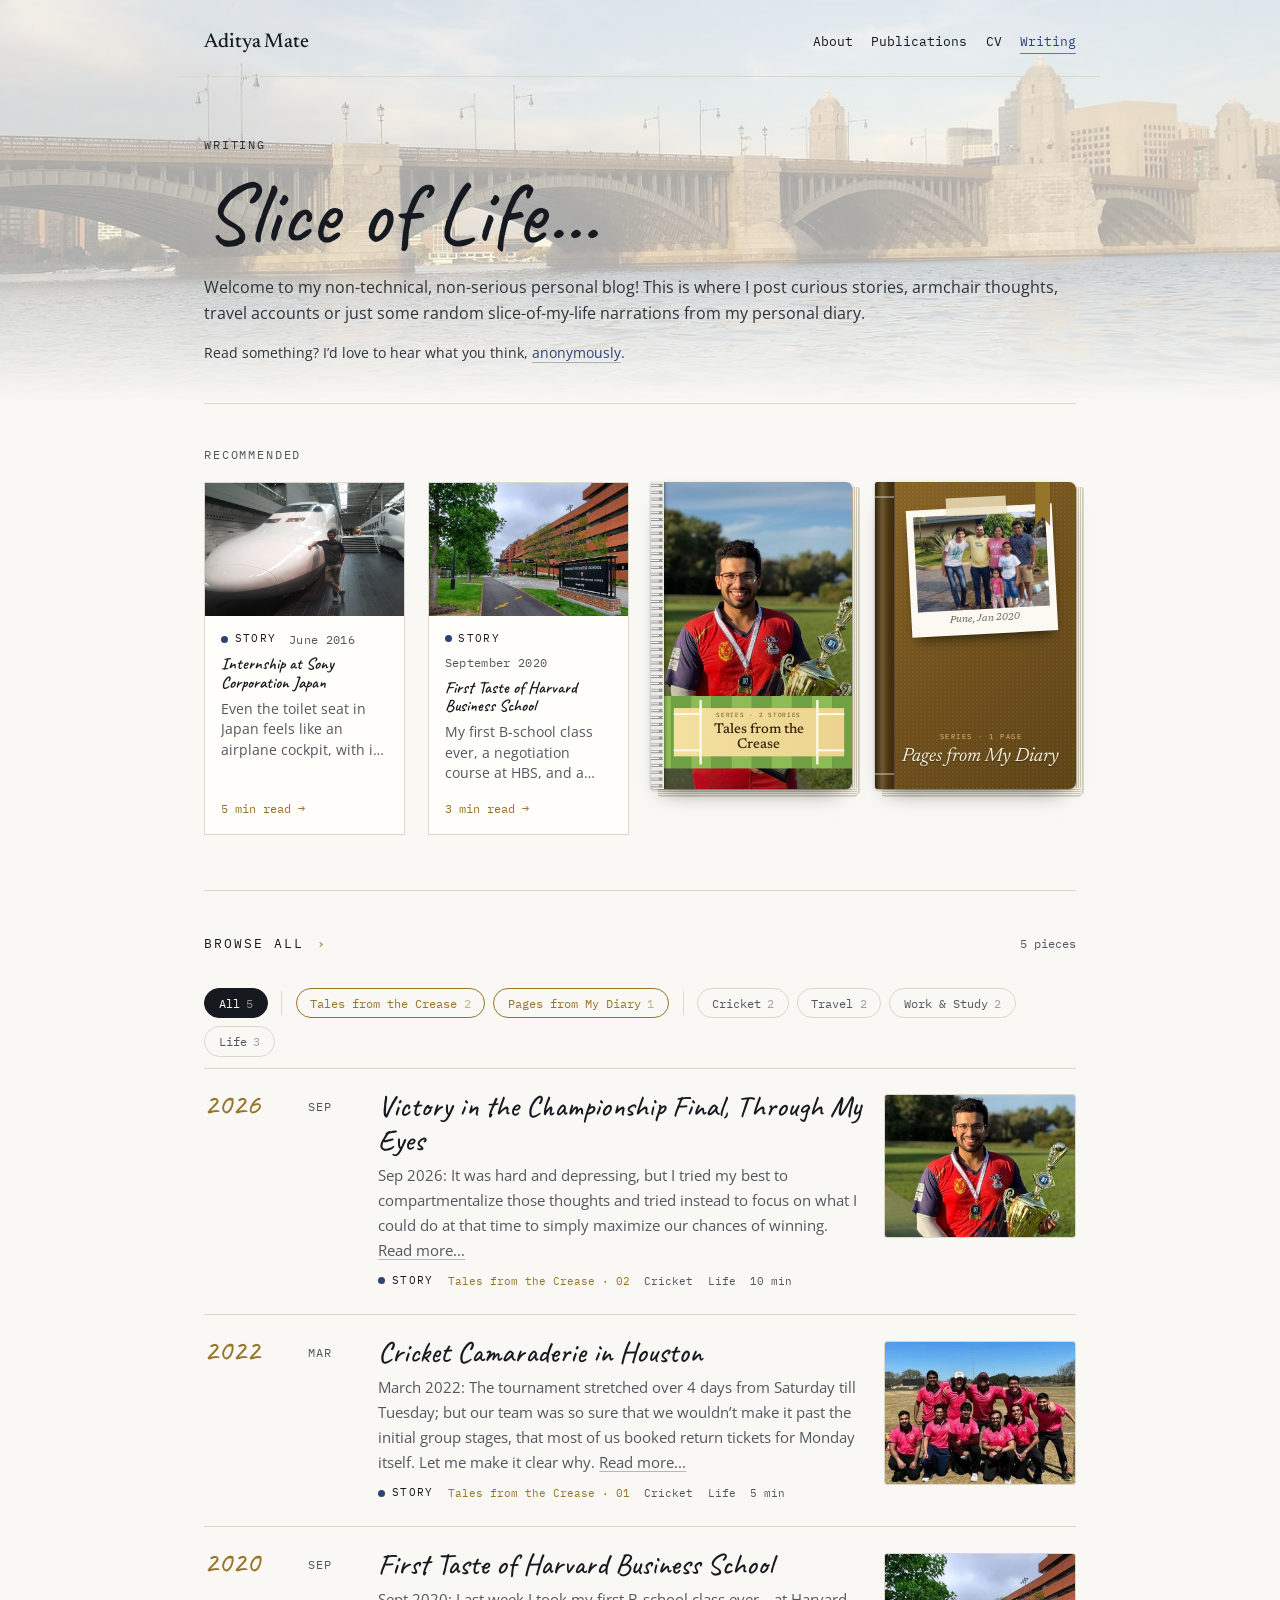
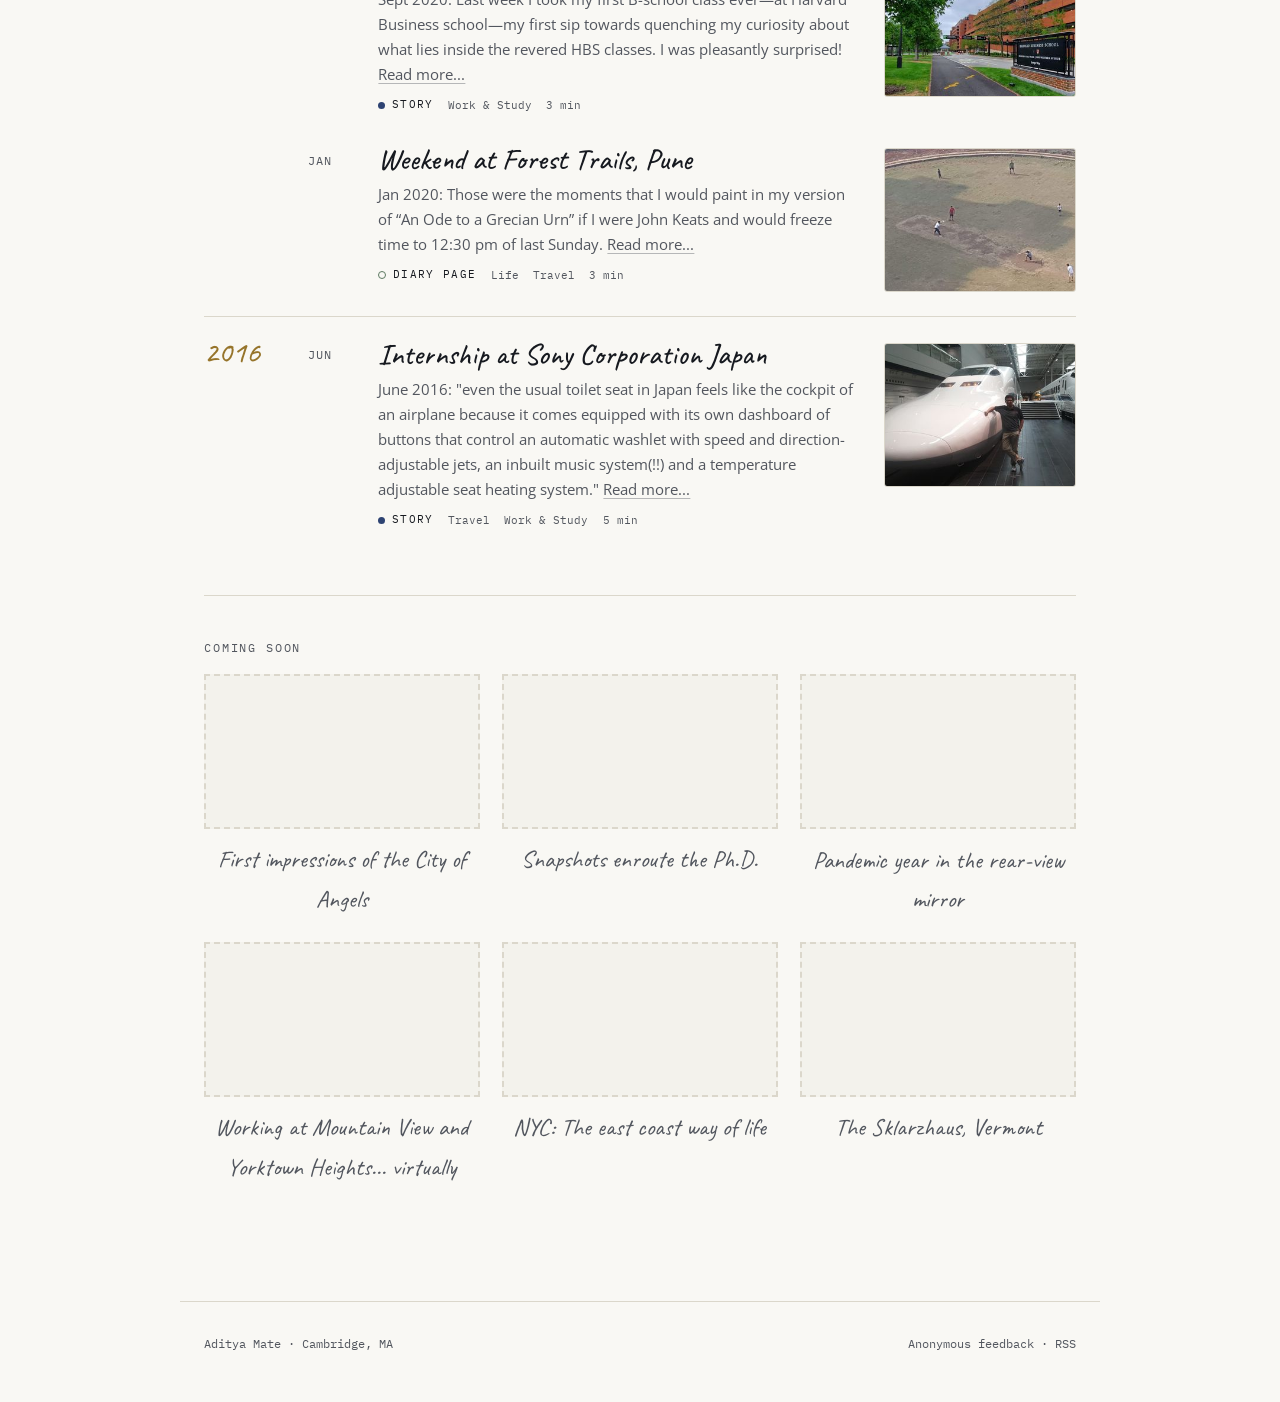
==== commit 3b81f950: "Blog: photo-banner post headers and old-site type (Caveat titles, Open Sans text, Montserrat dates) " ====
--- a/blog/index.html
+++ b/blog/index.html
@@ -15,8 +15,8 @@
 <meta property="og:image" content="https://adityamate.github.io/blog/img/sony-japan-04.jpg">
 <meta name="twitter:card" content="summary_large_image">
 <link rel="alternate" type="application/rss+xml" title="Slice of Life" href="https://adityamate.github.io/blog/feed.xml">
-<link rel="preconnect" href="https://fonts.googleapis.com"><link rel="preconnect" href="https://fonts.gstatic.com" crossorigin><link href="https://fonts.googleapis.com/css2?family=Newsreader:ital,opsz,wght@0,6..72,400;0,6..72,500;0,6..72,600;1,6..72,400;1,6..72,500&family=Inter:wght@400;500;600&family=IBM+Plex+Mono:wght@400;500&display=swap" rel="stylesheet">
-<link rel="stylesheet" href="blog.css?v=ec8aad46">
+<link rel="preconnect" href="https://fonts.googleapis.com"><link rel="preconnect" href="https://fonts.gstatic.com" crossorigin><link href="https://fonts.googleapis.com/css2?family=Newsreader:ital,opsz,wght@0,6..72,400;0,6..72,500;0,6..72,600;1,6..72,400;1,6..72,500&family=Inter:wght@400;500;600&family=IBM+Plex+Mono:wght@400;500&family=Caveat:wght@400;500;600&family=Open+Sans:ital,wght@0,400;0,600;1,400&family=Montserrat:wght@400;500&display=swap" rel="stylesheet">
+<link rel="stylesheet" href="blog.css?v=f78b02b5">
 </head>
 <body>
 <a class="skip" href="#content">Skip to content</a>
@@ -152,6 +152,6 @@
   <span>Aditya Mate · Cambridge, MA</span>
   <span><a href="https://docs.google.com/forms/d/e/1FAIpQLSeq8BZfUlsnZ-JsNJCu9C_hOrYUOk3JcfokS55Jc4S9epCujA/viewform?usp=sf_link" target="_blank" rel="noopener">Anonymous feedback</a> · <a href="feed.xml">RSS</a></span>
 </footer>
-<script src="blog.js?v=ec8aad46" defer></script>
+<script src="blog.js?v=f78b02b5" defer></script>
 </body>
 </html>
--- a/blog/blog.css
+++ b/blog/blog.css
@@ -2,12 +2,12 @@
 :root{
   --paper:#F9F8F4; --card:#FFFEFA; --ink:#16191F; --ink-soft:#52565E; --rule:#DBD7CB;
   --indigo:#2E4372; --indigo-tint:#EDF0F6; --brass:#96742A; --brass-tint:#F3ECDC; --sage:#5E7A62;
-  --serif:'Newsreader',Georgia,serif; --sans:'Inter',-apple-system,sans-serif; --mono:'IBM Plex Mono',ui-monospace,monospace;
+  --serif:'Newsreader',Georgia,serif; --display:'Caveat','Segoe Script',cursive; --text:'Open Sans',-apple-system,'Segoe UI',sans-serif; --date:'Montserrat','Open Sans',sans-serif; --sans:'Inter',-apple-system,sans-serif; --mono:'IBM Plex Mono',ui-monospace,monospace;
 }
 *{box-sizing:border-box}
 [hidden]{display:none!important}
 html{-webkit-text-size-adjust:100%}
-body{margin:0;background:var(--paper);color:var(--ink);font-family:var(--sans);font-size:16px;line-height:1.65;-webkit-font-smoothing:antialiased}
+body{margin:0;background:var(--paper);color:var(--ink);font-family:var(--text);font-size:16px;line-height:1.65;-webkit-font-smoothing:antialiased}
 a{color:var(--indigo);text-decoration:none}
 a:focus-visible,button:focus-visible,[role=button]:focus-visible{outline:2px solid var(--indigo);outline-offset:3px;border-radius:2px}
 img{max-width:100%}
@@ -32,9 +32,9 @@
 .intro::before{content:"";position:absolute;z-index:-1;top:-12rem;bottom:0;left:50%;width:100vw;margin-left:-50vw;background:url(bridge.jpg) center 38%/cover no-repeat;opacity:.32;pointer-events:none;-webkit-mask-image:linear-gradient(#000 72%,transparent);mask-image:linear-gradient(#000 72%,transparent)}
 body{overflow-x:clip}
 .intro h1.has-sub{margin-bottom:.3rem}
-.intro .subtitle{font-family:var(--serif);font-style:italic;font-size:1.15rem;color:var(--ink-soft);margin:0 0 1.3rem}
-.intro h1{font-family:var(--serif);font-weight:500;font-size:clamp(2.7rem,7vw,4.2rem);line-height:1.02;letter-spacing:-.015em;margin:0 0 1.1rem}
-.lede{font-family:var(--serif);font-size:1.06rem;line-height:1.6;color:var(--ink-soft);margin:0 0 .9rem}
+.intro .subtitle{font-family:var(--text);font-style:italic;font-size:1.15rem;color:var(--ink-soft);margin:0 0 1.3rem}
+.intro h1{font-family:var(--display);font-weight:500;font-size:clamp(3.4rem,9vw,5.4rem);line-height:1;letter-spacing:0;margin:0 0 1.1rem}
+.lede{font-family:var(--text);font-size:1rem;line-height:1.6;color:var(--ink-soft);margin:0 0 .9rem}
 .meta-links{font-size:.88rem;color:var(--ink-soft);margin:0}
 .meta-links a{border-bottom:1px solid rgba(46,67,114,.35)}
 .meta-links a:hover{border-bottom-color:var(--indigo)}
@@ -55,7 +55,7 @@
 .card-img img{width:100%;height:100%;object-fit:cover;display:block;transition:transform .6s ease}
 .card:hover .card-img img{transform:scale(1.035)}
 .card-body{padding:.9rem 1rem 1rem;display:flex;flex-direction:column;gap:.4rem;flex:1}
-.card h3{font-family:var(--serif);font-weight:500;font-size:1.15rem;line-height:1.2;margin:0}
+.card h3{font-family:var(--display);font-weight:600;font-size:1.5rem;line-height:1.1;margin:0}
 .card .hook{margin:0;color:var(--ink-soft);font-size:.86rem;line-height:1.5;display:-webkit-box;-webkit-line-clamp:3;-webkit-box-orient:vertical;overflow:hidden}
 .card .readtime{margin:auto 0 0;padding-top:.5rem;font-family:var(--mono);font-size:.72rem;color:var(--brass)}
 .card .card-img{aspect-ratio:3/2}
@@ -66,7 +66,7 @@
 .series-list a{display:grid;grid-template-columns:2.3rem 1fr auto;gap:.6rem;padding:.75rem 0;color:var(--ink);align-items:baseline}
 .series-list a:hover .t{color:var(--indigo)}
 .series-list .num{font-family:var(--mono);color:var(--brass);font-size:.8rem}
-.series-list .t{font-family:var(--serif);font-size:1.12rem;line-height:1.3;transition:color .15s}
+.series-list .t{font-family:var(--display);font-weight:500;font-size:1.4rem;line-height:1.3;transition:color .15s}
 .series-list .d,.series-list .you{font-family:var(--mono);font-size:.7rem;color:var(--ink-soft);white-space:nowrap}
 .series-list .here .t{font-weight:600}
 .series-list .you{color:var(--brass)}
@@ -82,7 +82,7 @@
 .chip .n{opacity:.55;margin-left:.4rem}
 .chip-sep{width:1px;background:var(--rule);margin:.2rem .35rem}
 .year{display:grid;grid-template-columns:5.5rem 1fr;gap:1rem;border-top:1px solid var(--rule);padding-top:1rem}
-.year-label{font-family:var(--serif);font-size:1.4rem;font-weight:500;color:var(--brass);margin:0;line-height:1.3}
+.year-label{font-family:var(--display);font-size:1.9rem;font-weight:500;color:var(--brass);margin:0;line-height:1.3}
 .rows{list-style:none;margin:0;padding:0}
 .row a{display:grid;grid-template-columns:3rem 1fr 12rem;gap:.75rem 1.4rem;padding:.3rem 0 1.5rem;color:var(--ink)}
 .row.no-thumb a{grid-template-columns:3rem 1fr}
@@ -93,7 +93,7 @@
   .row a:hover .row-thumb{transform:scale(1.75);transform-origin:top right;z-index:5;box-shadow:0 20px 38px -14px rgba(22,25,31,.55)}
 }
 .row-date{font-family:var(--mono);font-size:.72rem;color:var(--ink-soft);padding-top:.45rem;text-transform:uppercase;letter-spacing:.08em}
-.row-title{display:block;font-family:var(--serif);font-size:1.38rem;font-weight:500;line-height:1.25;transition:color .15s}
+.row-title{display:block;font-family:var(--display);font-size:1.85rem;font-weight:500;line-height:1.15;transition:color .15s}
 .row a:hover .row-title{color:var(--indigo)}
 .row-hook strong{color:inherit;font-weight:inherit}
 .row-hook .read-more{color:inherit;text-decoration:underline;text-decoration-color:rgba(82,86,94,.4);text-underline-offset:3px;white-space:nowrap}
@@ -101,42 +101,46 @@
 .row-hook{display:block;color:var(--ink-soft);font-size:.95rem;margin:.3rem 0 .55rem;max-width:62ch}
 .row-meta{display:flex;flex-wrap:wrap;align-items:center;gap:.3rem .9rem;font-family:var(--mono);font-size:.7rem;color:var(--ink-soft)}
 .row-meta .series-tag{color:var(--brass)}
-.empty{font-family:var(--serif);font-style:italic;color:var(--ink-soft)}
+.empty{font-family:var(--text);font-style:italic;color:var(--ink-soft)}
 
 /* post */
-.post{max-width:680px;margin:0 auto;padding:0 1.5rem}
+.post{max-width:900px;margin:0 auto;padding:0 1.5rem}
 .back{display:inline-block;margin-top:2.2rem;font-family:var(--mono);font-size:.78rem;color:var(--ink-soft)}
 .back:hover{color:var(--indigo)}
 .post-head{padding:2.2rem 0 2.2rem;border-bottom:1px solid var(--rule);margin-bottom:2.6rem}
-.post-head h1{font-family:var(--serif);font-weight:500;font-size:clamp(2.3rem,6vw,3.4rem);line-height:1.06;letter-spacing:-.015em;margin:1rem 0 1rem}
-.dek{font-family:var(--serif);font-style:italic;font-size:1.32rem;line-height:1.5;color:var(--ink-soft);margin:0}
-/* optional faded photo behind a post's title (front matter: header_image) */
+.post-head h1{font-family:var(--display);font-weight:500;font-size:clamp(3rem,7vw,4.4rem);line-height:1.02;letter-spacing:0;margin:1rem 0 1rem}
+.dek{font-family:var(--text);font-style:italic;font-size:1.1rem;line-height:1.55;color:var(--ink-soft);margin:0}
+/* photo banner behind a post's title (front matter header_image, else cover): dark wash, centred white title */
 html,body{overflow-x:clip}
-.post-hero{position:relative;isolation:isolate;padding-top:2.2rem;margin-bottom:2.6rem}
-.post-hero-bg{position:absolute;z-index:-1;top:0;bottom:0;left:50%;width:100vw;transform:translateX(-50%);background-position:center 32%;background-size:cover;background-repeat:no-repeat}
-.post-hero-bg::after{content:'';position:absolute;inset:0;background:linear-gradient(to bottom,rgba(249,248,244,.5) 0%,rgba(249,248,244,.58) 60%,rgba(249,248,244,.9) 88%,var(--paper) 100%)}
-.post-hero .back{margin-top:0;color:var(--ink)}
-.post-hero .post-head{border-bottom:0;margin-bottom:0;padding-bottom:3rem}
-.post-hero .post-head h1{font-size:clamp(2rem,5.3vw,2.9rem);text-wrap:balance}
-.post-hero .post-head{text-shadow:0 0 14px rgba(249,248,244,.95),0 0 4px rgba(249,248,244,.9),0 0 2px rgba(249,248,244,.8)}
-.post-hero .dek{color:#3b3f47}
+.post-hero{position:relative;isolation:isolate;display:flex;flex-direction:column;justify-content:center;min-height:clamp(19rem,32vw,28rem);padding:3.6rem 0 2.8rem;margin-bottom:2.4rem;text-align:center;color:#fff}
+.post-hero-bg{position:absolute;z-index:-1;top:0;bottom:0;left:50%;width:100vw;transform:translateX(-50%);background-position:center 40%;background-size:cover;background-repeat:no-repeat}
+.post-hero-bg::after{content:'';position:absolute;inset:0;background:linear-gradient(rgba(10,12,16,.26),rgba(10,12,16,.34))}
+.post-hero .back{position:absolute;top:1.2rem;left:0;margin:0;color:rgba(255,255,255,.9)}
+.post-hero .back:hover{color:#fff}
+.post-hero .post-head{display:flex;flex-direction:column;align-items:center;border:0;margin:0;padding:0}
+.post-hero .post-head h1{order:1;margin:0;color:#fff;font-size:clamp(3rem,6.5vw,4.6rem);line-height:1.05;text-wrap:balance}
+.post-hero .post-head h1::after{content:'';display:block;width:4.2rem;height:4px;background:#d9b25f;margin:1.15rem auto 0}
+.post-hero .kicker{order:2;justify-content:center;margin:1rem 0 0;font-family:var(--date);font-size:1.3rem;letter-spacing:0;color:#fff}
+.post-hero .kicker .fmt{display:none}
+.post-hero .kicker span{color:#fff}
 .series-pill{display:inline-block;margin-top:1.4rem;font-family:var(--mono);font-size:.72rem;padding:.38rem .8rem;background:var(--brass-tint);color:var(--brass);border-radius:999px}
 .series-pill:hover{background:var(--brass);color:var(--card)}
-
-.prose{font-family:var(--serif);font-size:1.24rem;line-height:1.72;color:#1d2027}
-.prose p{margin:0 0 1.4rem}
+.post-lede{margin:0 0 1.6rem}
+.post-lede .dek{margin:0}
+.post-lede .series-pill{margin-top:.9rem}
+
+.prose{font-family:var(--text);font-size:1rem;line-height:1.56;color:#212121}
+.prose p{margin:0 0 1rem}
 .prose a{border-bottom:1px solid rgba(46,67,114,.35)}
-.prose h2{font-family:var(--serif);font-weight:500;font-size:1.7rem;line-height:1.2;margin:3rem 0 1.1rem;color:var(--ink)}
-.prose h2::before{content:'';display:block;width:2.2rem;height:2px;background:var(--brass);margin-bottom:1rem}
-.prose blockquote{margin:2.2rem 0;padding:.3rem 0 .3rem 1.4rem;border-left:3px solid var(--brass);font-size:1.45rem;line-height:1.45}
+.prose h2{font-family:var(--display);font-weight:600;font-size:2rem;line-height:1.15;margin:1.7rem 0 .5rem;color:var(--indigo)}
+.prose blockquote{margin:0 0 1rem;padding:.6rem 1rem;background:rgba(22,25,31,.06);border-left:3px solid var(--brass);font-size:1em;line-height:1.56}
 .prose blockquote p{margin:0}
-.prose.essay > p:first-child:not(.match-line):not(.dateline)::first-letter,.prose.essay > p.match-line + p::first-letter{float:left;font-size:3.7em;line-height:.82;padding:.07em .09em 0 0;color:var(--brass);font-weight:500}
-.prose .dateline{font-family:var(--serif);font-size:1.12rem;line-height:1.45;margin:0 0 2.2rem;padding:.75rem 0;border-top:2px solid var(--ink);border-bottom:1px solid var(--rule)}
+.prose .dateline{font-family:var(--text);font-size:1.02rem;line-height:1.45;margin:0 0 2.2rem;padding:.75rem 0;border-top:2px solid var(--ink);border-bottom:1px solid var(--rule)}
 .prose .dateline strong{font-weight:600;letter-spacing:.09em;text-transform:uppercase;font-size:.92em}
 .prose .dateline .vs{display:block;font-style:italic;color:var(--ink-soft)}
 .prose blockquote .quote-by{font-style:normal}
 .prose .match-line{font-family:var(--mono);font-size:.78rem;letter-spacing:.04em;color:var(--ink-soft);margin:0 0 1.4rem}
-.prose figure{margin:2.4rem 0}
+.prose figure{margin:1.7rem 0}
 .prose figure.video video{display:block;width:100%;height:auto;max-height:78vh;background:#000;border-radius:2px}
 .prose figure img{display:block;max-width:100%;height:auto;max-height:78vh;margin:0 auto;cursor:zoom-in;background:var(--indigo-tint)}
 .prose figcaption{font-family:var(--mono);font-size:.74rem;line-height:1.55;color:var(--ink-soft);margin-top:.75rem;text-align:center}
@@ -148,9 +152,9 @@
 .prose .gallery img{width:100%;height:320px;max-height:none;object-fit:cover}
 
 .series-box{margin:3.2rem 0 0;background:var(--indigo-tint);border-left:3px solid var(--brass);padding:1.5rem 1.7rem}
-.series-box h2{font-family:var(--serif);font-weight:500;font-size:1.45rem;margin:0 0 1rem}
+.series-box h2{font-family:var(--display);font-weight:600;font-size:1.9rem;margin:0 0 1rem}
 .series-box .eyebrow{margin-bottom:.5rem}
-.post-feedback{font-family:var(--serif);font-style:italic;color:var(--ink-soft);font-size:1.08rem;margin:3rem 0 0;text-align:center}
+.post-feedback{font-family:var(--text);font-style:italic;color:var(--ink-soft);font-size:1.08rem;margin:3rem 0 0;text-align:center}
 .post-feedback a{border-bottom:1px solid rgba(46,67,114,.35)}
 .keep{margin:3rem 0 0;padding-top:2.2rem;border-top:1px solid var(--rule)}
 .keep-grid{display:grid;grid-template-columns:1fr 1fr;gap:1rem}
@@ -195,7 +199,7 @@
 /* coming soon boxes */
 .soon-grid{display:grid;grid-template-columns:repeat(auto-fill,minmax(240px,1fr));gap:1.4rem}
 .soon-art{aspect-ratio:16/9;border:2px dashed var(--rule);background:rgba(219,215,203,.2)}
-.soon-title{margin:.7rem 0 0;text-align:center;font-family:var(--serif);font-style:italic;font-size:1.12rem;color:var(--ink-soft)}
+.soon-title{margin:.7rem 0 0;text-align:center;font-family:var(--display);font-size:1.5rem;color:var(--ink-soft)}
 
 /* the menu: a Featured | All | topics row, then a prominent row for the series */
 .archive-head{margin-bottom:1rem}
@@ -280,7 +284,7 @@
 .series-hero .book{flex:0 0 12.5rem;width:12.5rem;aspect-ratio:270/335;align-self:flex-start}
 .series-hero-text{flex:1;min-width:0}
 .series-hero-eyebrow{margin:0;font-family:var(--mono);font-size:.7rem;letter-spacing:.14em;text-transform:uppercase;color:var(--brass)}
-.series-hero-text h3{margin:.4rem 0 .6rem;font-family:var(--serif);font-weight:500;font-size:1.7rem;line-height:1.15}
+.series-hero-text h3{margin:.4rem 0 .6rem;font-family:var(--display);font-weight:600;font-size:2.2rem;line-height:1.15}
 .series-hero-blurb{margin:0 0 .5rem;color:var(--ink-soft);max-width:44ch}
 .series-hero-more{margin:0 0 .9rem;font-family:var(--mono);font-size:.74rem;color:var(--brass)}
 @media (max-width:760px){
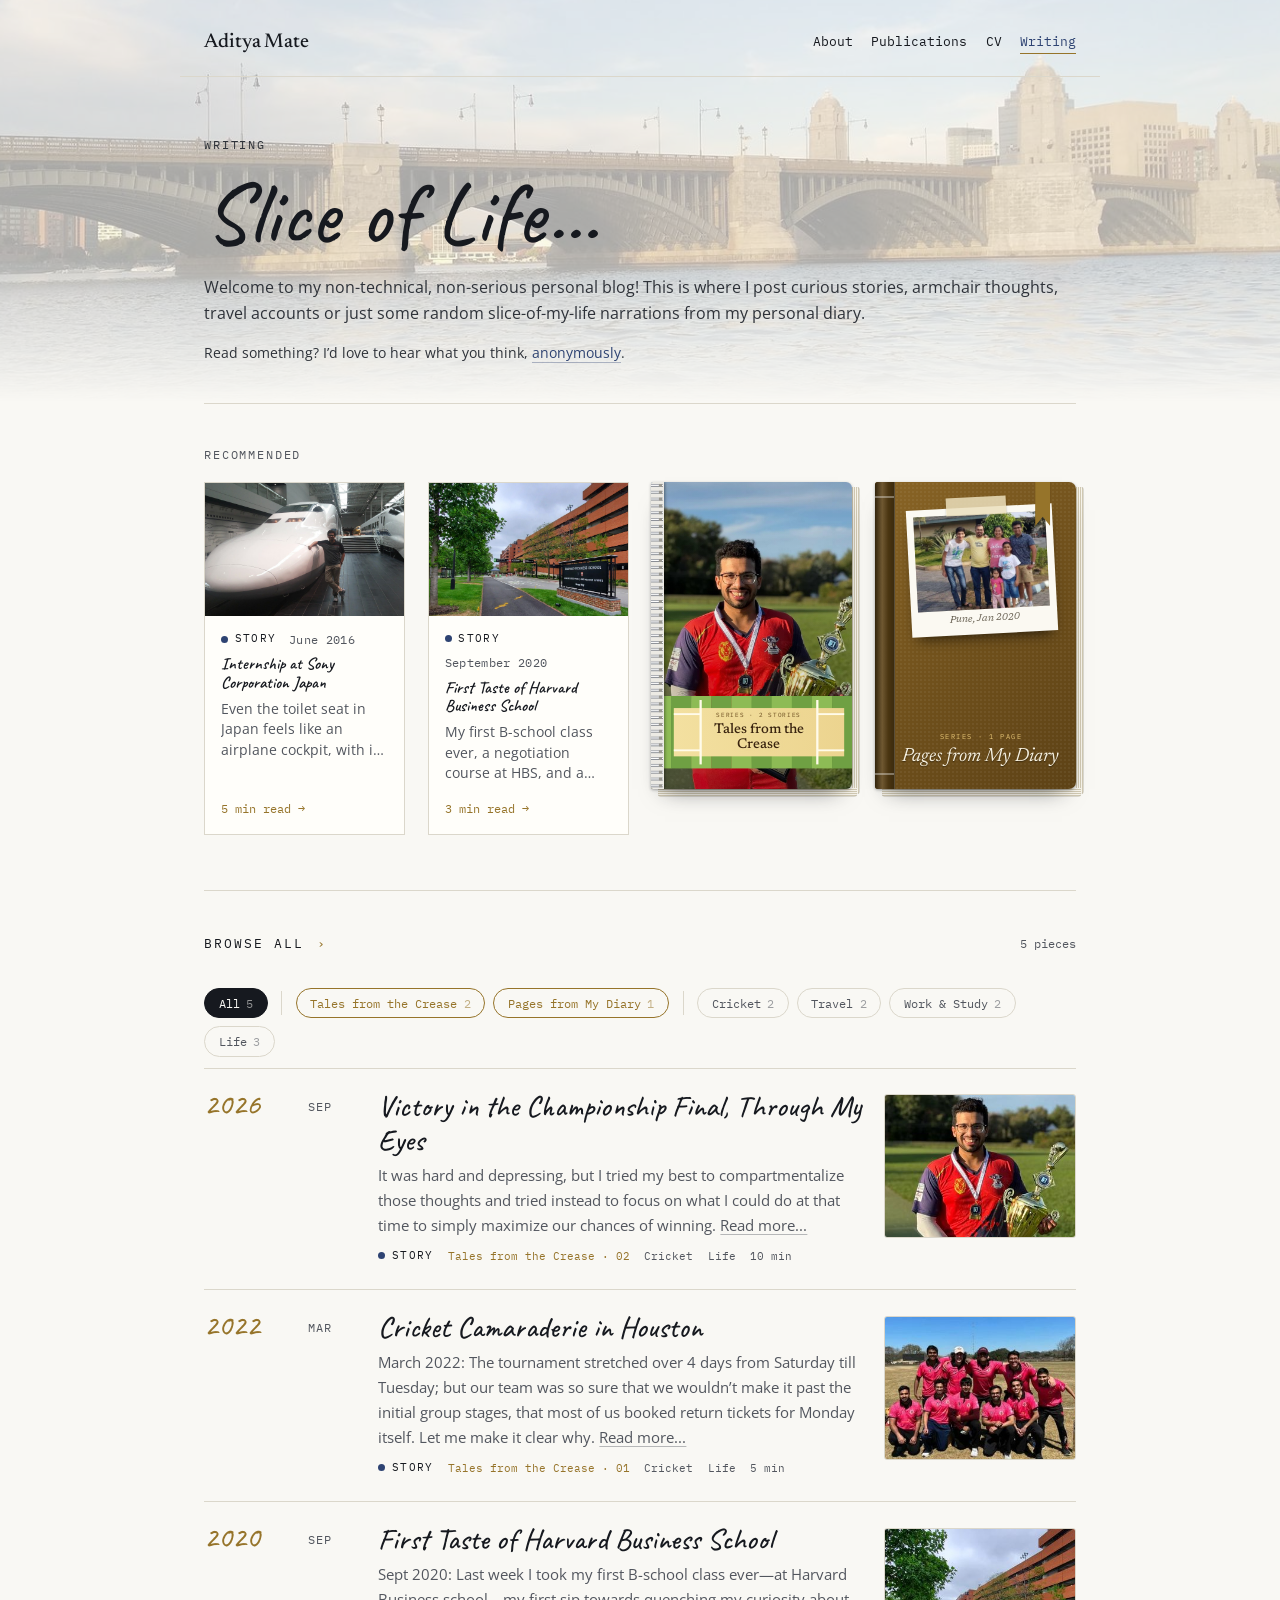
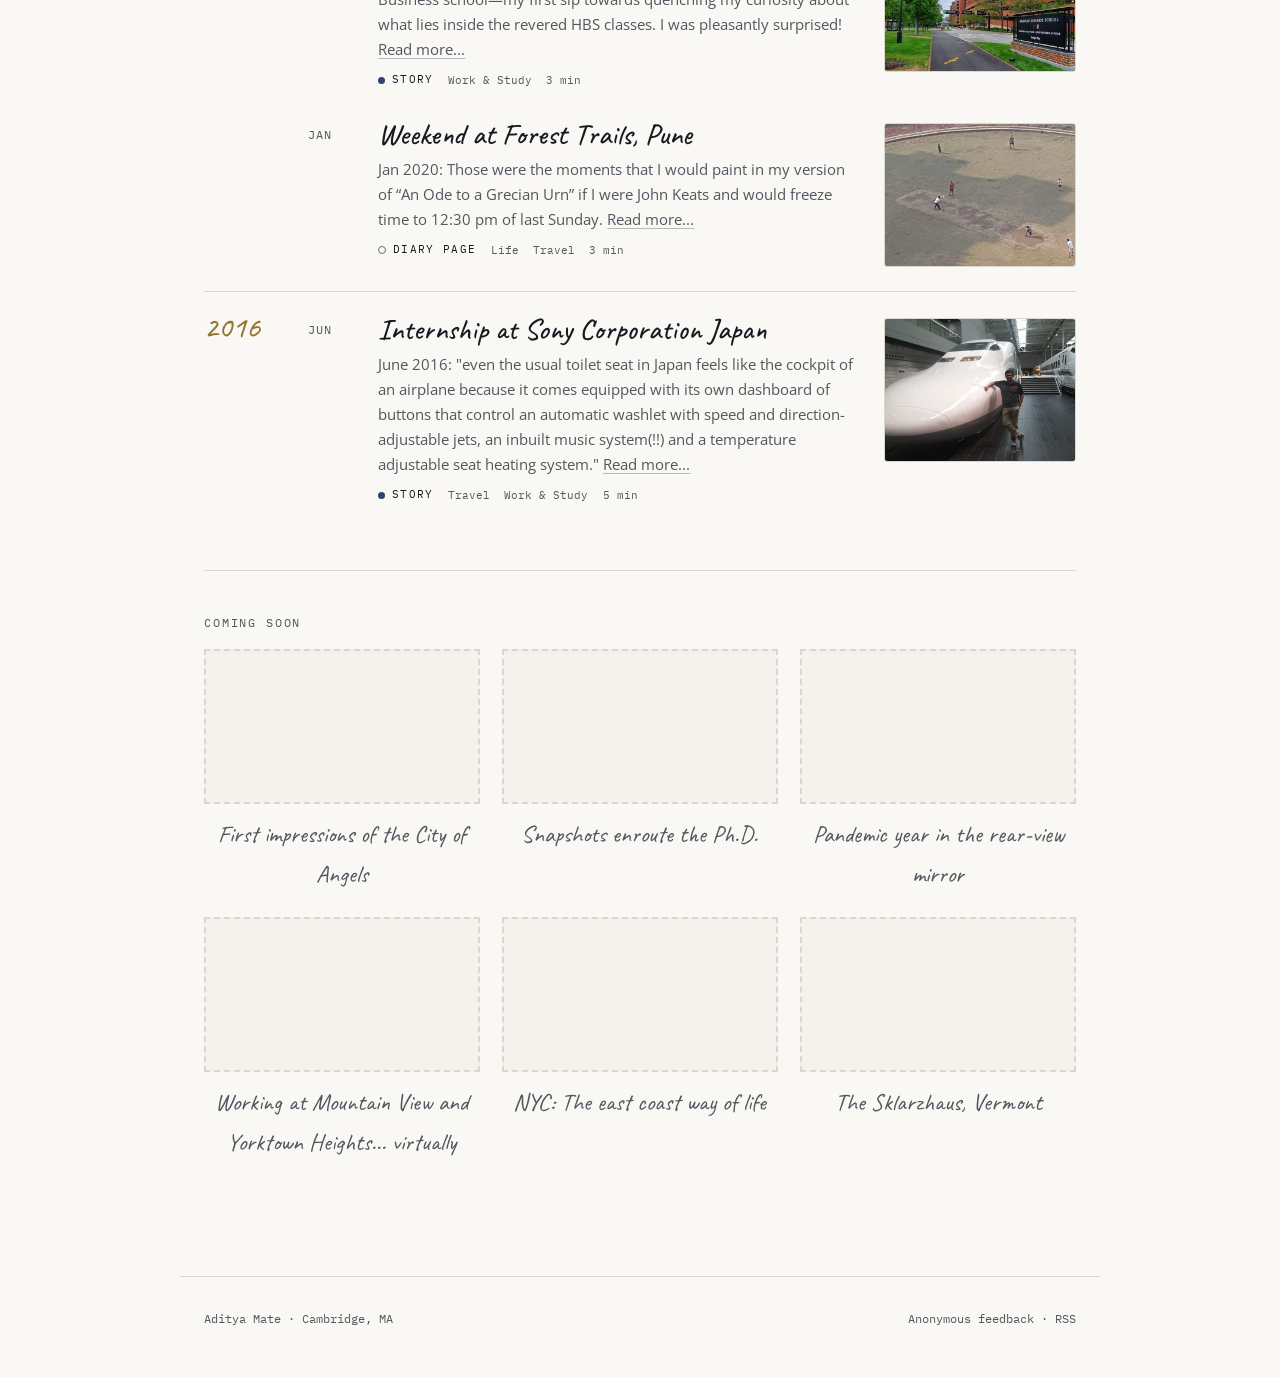
==== commit b21f1234: "Blog: drop date prefix from NECA excerpt in All writing Co-Authored-By: Claude Sonnet 5.5 <noreply@a" ====
--- a/blog/index.html
+++ b/blog/index.html
@@ -109,7 +109,7 @@
   <span class="row-date">Sep</span>
   <span class="row-main">
     <span class="row-title">Victory in the Championship Final, Through My Eyes</span>
-    <span class="row-hook"><strong>Sep 2026:</strong> It was hard and depressing, but I tried my best to compartmentalize those thoughts and tried instead to focus on what I could do at that time to simply maximize our chances of winning. <span class="read-more">Read more...</span></span>
+    <span class="row-hook">It was hard and depressing, but I tried my best to compartmentalize those thoughts and tried instead to focus on what I could do at that time to simply maximize our chances of winning. <span class="read-more">Read more...</span></span>
     <span class="row-meta"><span class="fmt fmt-essay">Story</span><span class="series-tag">Tales from the Crease · 02</span><span>Cricket</span><span>Life</span><span>10 min</span></span>
   </span>
   <span class="row-thumb"><img src="img/thumbs/crease-trophy.jpg" alt="" loading="lazy" decoding="async"></span></a></li></ul></div><div class="year"><h3 class="year-label">2022</h3><ul class="rows"><li class="row" data-tags="essay cricket life series-crease"><a href="cricket-houston/">
